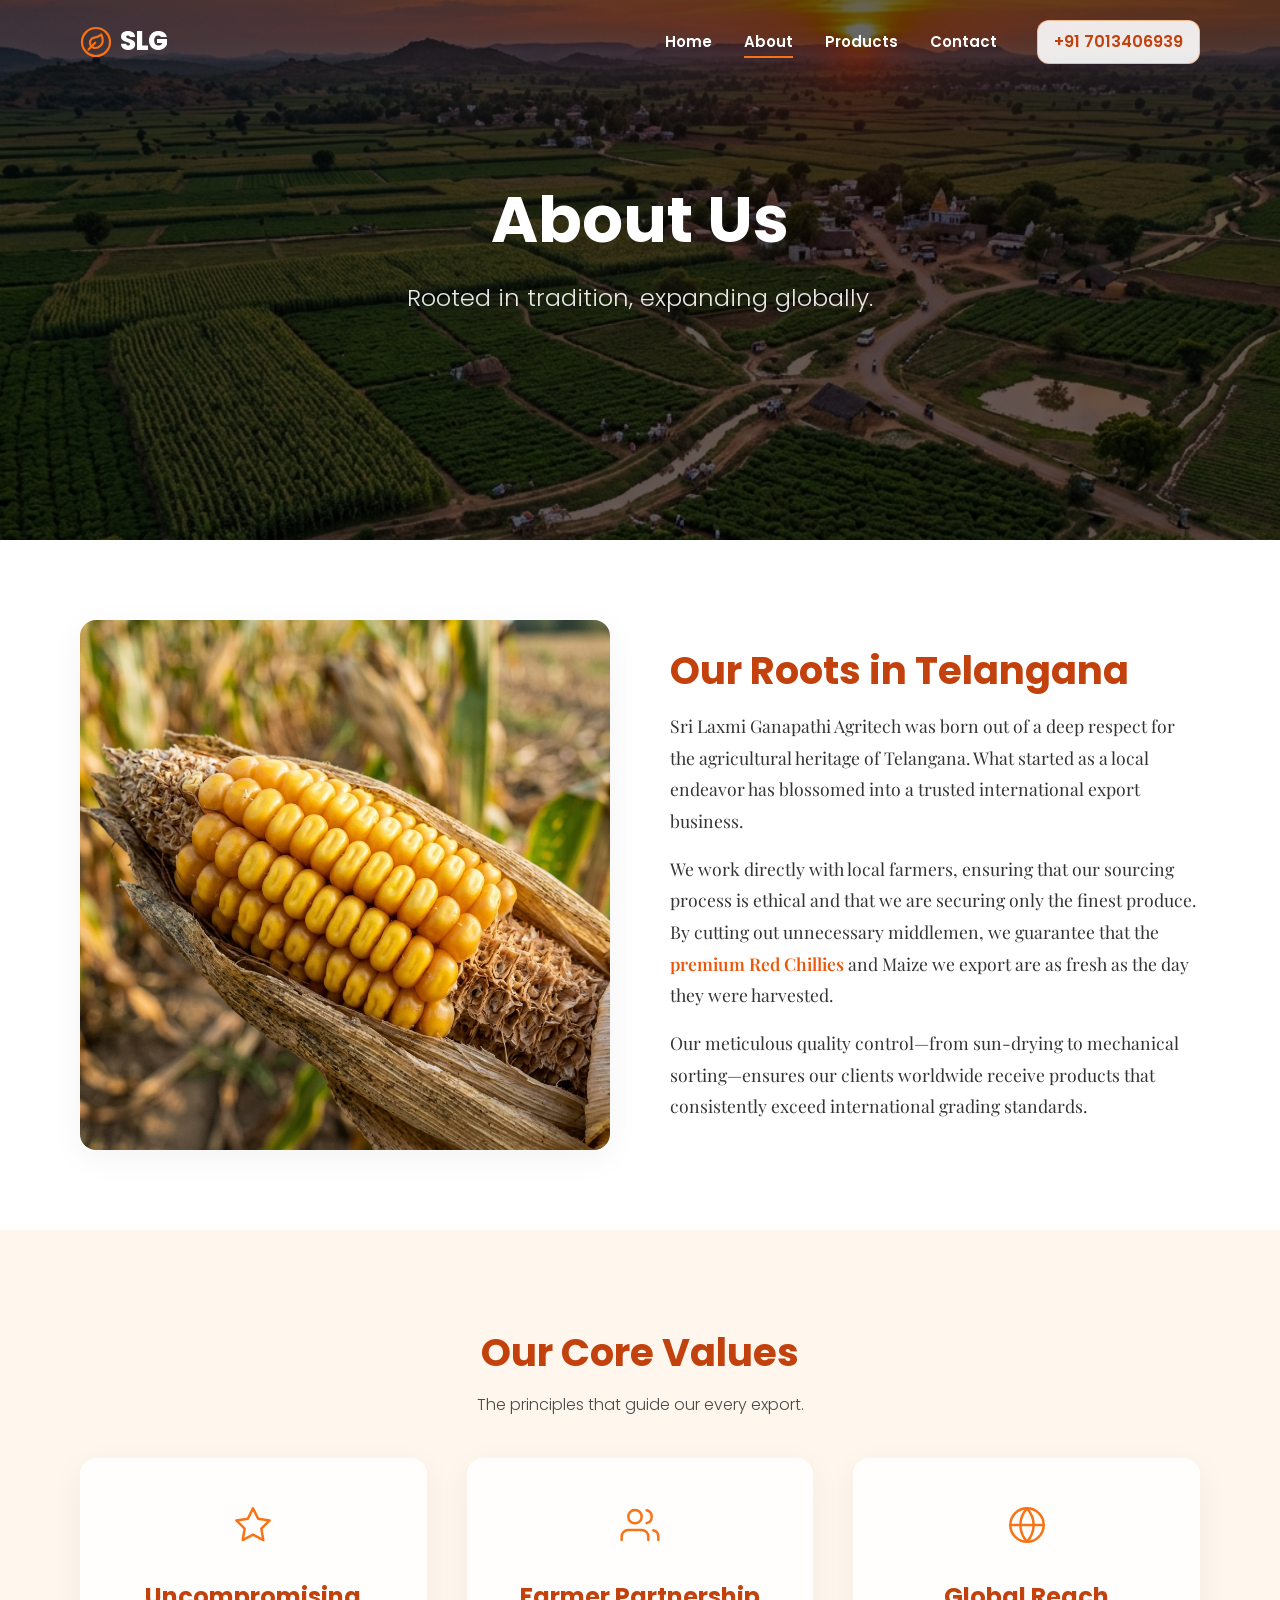
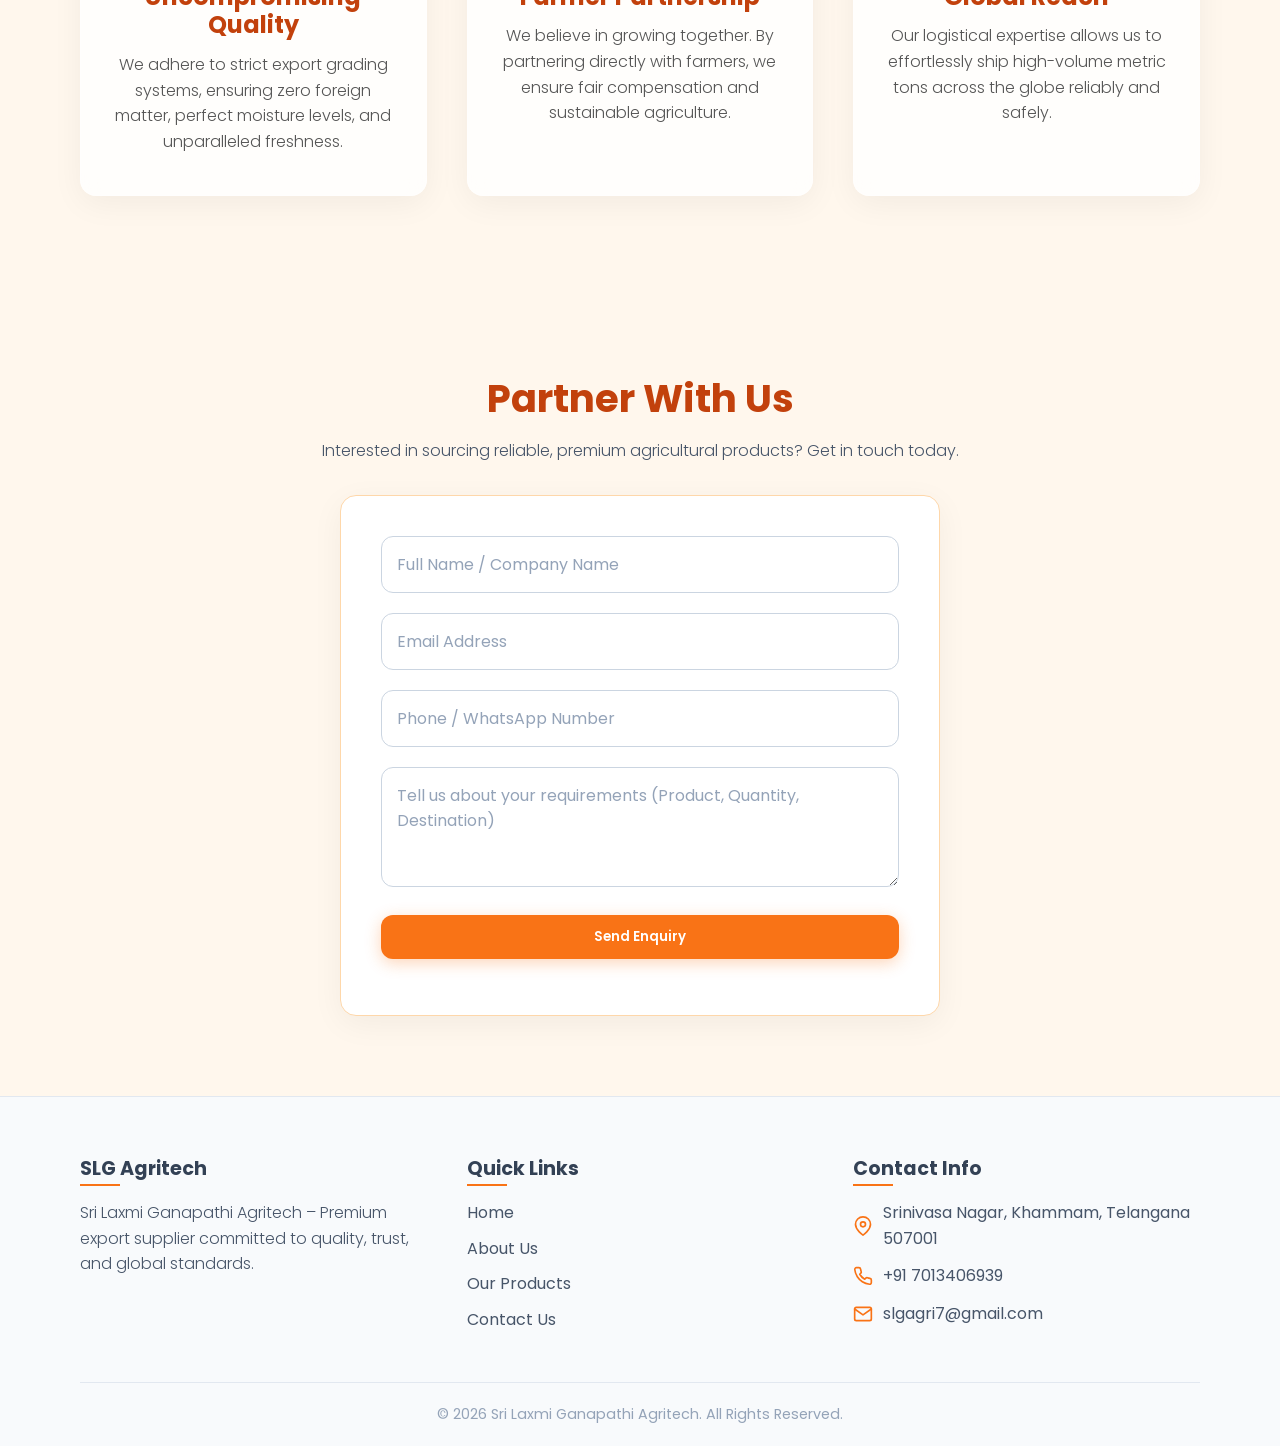
==== about.html @ 1c3d2900 "Add files via upload" ====
<!DOCTYPE html>
<html lang="en">

<head>
  <meta charset="UTF-8">
  <meta name="viewport" content="width=device-width, initial-scale=1.0">
  <meta name="description"
    content="Learn more about Sri Laxmi Ganapathi Agritech. Discover our roots in Telangana and our commitment to premium export quality.">
  <title>About Us | Sri Laxmi Ganapathi Agritech</title>
  <link rel="canonical" href="https://www.slgagritech.com/about.html">
  <meta name="robots" content="index, follow">
  <link rel="stylesheet" href="css/style.css">
  <style>
    .values-section {
      padding: 100px 0;
      background: #fff7ed;
    }

    .values-grid {
      display: grid;
      grid-template-columns: repeat(auto-fit, minmax(280px, 1fr));
      gap: 40px;
      margin-top: 40px;
    }

    .value-card {
      background: rgba(255, 255, 255, 0.8);
      backdrop-filter: blur(10px);
      -webkit-backdrop-filter: blur(10px);
      padding: 40px 30px;
      border-radius: var(--radius-lg);
      box-shadow: var(--shadow);
      border: 1px solid rgba(255, 255, 255, 0.4);
      text-align: center;
      transition: var(--transition);
    }

    .value-card:hover {
      transform: translateY(-5px);
      box-shadow: var(--shadow-hover);
      border-color: var(--primary);
    }

    .value-icon {
      font-size: 2.5rem;
      color: var(--accent-brand);
      margin-bottom: 20px;
    }

    .value-card h3 {
      font-size: 1.5rem;
      color: var(--primary);
      margin-bottom: 12px;
    }

    .value-card p {
      color: #555;
    }
  </style>
</head>

<body>

  <!-- Navbar -->
  <nav class="navbar">
    <div class="container">
      <a href="index.html" class="logo">
        <svg class="nav-logo-icon" xmlns="http://www.w3.org/2000/svg" viewBox="0 0 32 32" fill="none"
          stroke="var(--accent-brand)" stroke-linecap="round" stroke-linejoin="round">
          <circle cx="16" cy="16" r="14" stroke-width="2.2"></circle>
          <g transform="translate(7, 7) scale(0.75)" stroke-width="2.93">
            <path d="M11 20A7 7 0 0 1 9.8 6.1C15.5 5 17 4.48 19 2c1 2 2 4.18 2 8 0 5.5-4.78 10-10 10Z"></path>
            <line x1="2" y1="22" x2="11" y2="13"></line>
          </g>
        </svg>
        SLG
      </a>
      <button class="hamburger" aria-label="Toggle navigation">&#9776;</button>
      <div class="nav-menu">
        <div class="nav-links">
          <a href="index.html">Home</a>
          <a href="about.html" class="active">About</a>
          <a href="products.html">Products</a>
          <a href="contact.html">Contact</a>
        </div>
        <a href="tel:+917013406939" class="nav-phone">+91 7013406939</a>
      </div>
    </div>
  </nav>

  <!-- About Hero -->
  <header class="hero hero-sm" style="background-image: url('assets/images/farm.png');">
    <div class="container text-center">
      <h1>About Us</h1>
      <p class="subtext">Rooted in tradition, expanding globally.</p>
    </div>
  </header>

  <!-- Our Story Section (Deep Dive) -->
  <section class="split-section">
    <div class="container">
      <div class="split-image scroll-reveal">
        <img src="assets/images/maize.png" alt="High Quality Maize by Sri Laxmi Ganapathi Agritech" loading="lazy">
      </div>
      <div class="split-content scroll-reveal">
        <h2 class="section-title">Our Roots in Telangana</h2>
        <p class="story-text mb-4">
          Sri Laxmi Ganapathi Agritech was born out of a deep respect for the agricultural heritage of Telangana. What
          started as a local endeavor has blossomed into a trusted international export business.
        </p>
        <p class="story-text mb-4">
          We work directly with local farmers, ensuring that our sourcing process is ethical and that we are securing
          only the finest produce. By cutting out unnecessary middlemen, we guarantee that the <a href="products.html#stemless" class="highlight-red" title="View Premium Red Chillies">premium Red Chillies</a> and Maize we export are as fresh as the day they were
          harvested.
        </p>
        <p class="story-text">
          Our meticulous quality control—from sun-drying to mechanical sorting—ensures our clients worldwide receive
          products that consistently exceed international grading standards.
        </p>
      </div>
    </div>
  </section>

  <!-- Core Values Matrix -->
  <section class="values-section">
    <div class="container">
      <div class="text-center scroll-reveal">
        <h2 class="section-title">Our Core Values</h2>
        <p>The principles that guide our every export.</p>
      </div>

      <div class="values-grid">
        <div class="value-card scroll-reveal" style="transition-delay: 0.1s;">
          <div class="value-icon"><svg xmlns="http://www.w3.org/2000/svg" width="40" height="40" viewBox="0 0 24 24"
              fill="none" stroke="currentColor" stroke-width="1.5" stroke-linecap="round" stroke-linejoin="round">
              <polygon
                points="12 2 15.09 8.26 22 9.27 17 14.14 18.18 21.02 12 17.77 5.82 21.02 7 14.14 2 9.27 8.91 8.26 12 2">
              </polygon>
            </svg></div>
          <h3>Uncompromising Quality</h3>
          <p>We adhere to strict export grading systems, ensuring zero foreign matter, perfect moisture levels, and
            unparalleled freshness.</p>
        </div>
        <div class="value-card scroll-reveal" style="transition-delay: 0.2s;">
          <div class="value-icon"><svg xmlns="http://www.w3.org/2000/svg" width="40" height="40" viewBox="0 0 24 24"
              fill="none" stroke="currentColor" stroke-width="1.5" stroke-linecap="round" stroke-linejoin="round">
              <path d="M17 21v-2a4 4 0 0 0-4-4H5a4 4 0 0 0-4 4v2"></path>
              <circle cx="9" cy="7" r="4"></circle>
              <path d="M23 21v-2a4 4 0 0 0-3-3.87"></path>
              <path d="M16 3.13a4 4 0 0 1 0 7.75"></path>
            </svg></div>
          <h3>Farmer Partnership</h3>
          <p>We believe in growing together. By partnering directly with farmers, we ensure fair compensation and
            sustainable agriculture.</p>
        </div>
        <div class="value-card scroll-reveal" style="transition-delay: 0.3s;">
          <div class="value-icon"><svg xmlns="http://www.w3.org/2000/svg" width="40" height="40" viewBox="0 0 24 24"
              fill="none" stroke="currentColor" stroke-width="1.5" stroke-linecap="round" stroke-linejoin="round">
              <circle cx="12" cy="12" r="10"></circle>
              <line x1="2" y1="12" x2="22" y2="12"></line>
              <path d="M12 2a15.3 15.3 0 0 1 4 10 15.3 15.3 0 0 1-4 10 15.3 15.3 0 0 1-4-10 15.3 15.3 0 0 1 4-10z">
              </path>
            </svg></div>
          <h3>Global Reach</h3>
          <p>Our logistical expertise allows us to effortlessly ship high-volume metric tons across the globe reliably
            and safely.</p>
        </div>
      </div>
    </div>
  </section>

  <!-- Global Enquiry Section -->
  <section id="enquiry" class="enquiry-section">
    <div class="container">
      <div class="text-center mb-8 scroll-reveal">
        <h2 class="section-title">Partner With Us</h2>
        <p>Interested in sourcing reliable, premium agricultural products? Get in touch today.</p>
      </div>

      <div class="enquiry-form scroll-reveal">
        <form id="enquiryForm">
          <input type="hidden" name="access_key" value="6bf9b00e-61cd-420d-aa7c-b193211fee21">
          <input type="hidden" name="subject" value="New Partnership Enquiry via SLG Agritech Website">
          <input type="checkbox" name="botcheck" style="display: none;">

          <div class="form-group">
            <input type="text" name="name" class="form-control" placeholder="Full Name / Company Name" required>
          </div>
          <div class="form-group">
            <input type="email" name="email" class="form-control" placeholder="Email Address" required>
          </div>
          <div class="form-group">
            <input type="tel" name="phone" class="form-control" placeholder="Phone / WhatsApp Number" required>
          </div>
          <div class="form-group">
            <textarea name="message" class="form-control"
              placeholder="Tell us about your requirements (Product, Quantity, Destination)" required></textarea>
          </div>

          <button type="submit" class="btn btn-primary">Send Enquiry</button>
          <div id="formStatus" class="form-status"></div>
        </form>
      </div>
    </div>
  </section>

  <!-- Footer -->
  <footer>
    <div class="container">
      <div class="footer-grid">
        <!-- Col 1 -->
        <div class="footer-col">
          <h4>SLG Agritech</h4>
          <p>Sri Laxmi Ganapathi Agritech – Premium export supplier committed to quality, trust, and global standards.
          </p>
        </div>

        <!-- Col 2 -->
        <div class="footer-col">
          <h4>Quick Links</h4>
          <ul class="footer-links">
            <li><a href="index.html">Home</a></li>
            <li><a href="about.html">About Us</a></li>
            <li><a href="products.html">Our Products</a></li>
            <li><a href="contact.html">Contact Us</a></li>
          </ul>
        </div>

        <!-- Col 3 -->
        <div class="footer-col">
          <h4>Contact Info</h4>
          <ul class="footer-contact">
            <li>
              <svg xmlns="http://www.w3.org/2000/svg" width="20" height="20" viewBox="0 0 24 24" fill="none"
                stroke="currentColor" stroke-width="2" stroke-linecap="round" stroke-linejoin="round"
                class="footer-icon">
                <path d="M21 10c0 7-9 13-9 13s-9-6-9-13a9 9 0 0 1 18 0z"></path>
                <circle cx="12" cy="10" r="3"></circle>
              </svg>
              <span>Srinivasa Nagar, Khammam, Telangana 507001</span>
            </li>
            <li>
              <svg xmlns="http://www.w3.org/2000/svg" width="20" height="20" viewBox="0 0 24 24" fill="none"
                stroke="currentColor" stroke-width="2" stroke-linecap="round" stroke-linejoin="round"
                class="footer-icon">
                <path
                  d="M22 16.92v3a2 2 0 0 1-2.18 2 19.79 19.79 0 0 1-8.63-3.07 19.5 19.5 0 0 1-6-6 19.79 19.79 0 0 1-3.07-8.67A2 2 0 0 1 4.11 2h3a2 2 0 0 1 2 1.72 12.84 12.84 0 0 0 .7 2.81 2 2 0 0 1-.45 2.11L8.09 9.91a16 16 0 0 0 6 6l1.27-1.27a2 2 0 0 1 2.11-.45 12.84 12.84 0 0 0 2.81.7A2 2 0 0 1 22 16.92z">
                </path>
              </svg>
              <a href="tel:+917013406939">+91 7013406939</a>
            </li>
            <li>
              <svg xmlns="http://www.w3.org/2000/svg" width="20" height="20" viewBox="0 0 24 24" fill="none"
                stroke="currentColor" stroke-width="2" stroke-linecap="round" stroke-linejoin="round"
                class="footer-icon">
                <path d="M4 4h16c1.1 0 2 .9 2 2v12c0 1.1-.9 2-2 2H4c-1.1 0-2-.9-2-2V6c0-1.1.9-2 2-2z"></path>
                <polyline points="22,6 12,13 2,6"></polyline>
              </svg>
              <a href="mailto:slgagri7@gmail.com">slgagri7@gmail.com</a>
            </li>
          </ul>
        </div>
      </div>

      <div class="footer-bottom">
        &copy; 2026 Sri Laxmi Ganapathi Agritech. All Rights Reserved.
      </div>
    </div>
  </footer>

  <script src="js/main.js"></script>
</body>

</html>
---- css/style.css ----
@import url('https://fonts.googleapis.com/css2?family=Playfair+Display:ital,wght@0,400;0,700;1,400&family=Poppins:wght@300;400;600;700&display=swap');

:root {
  --primary: #c2410c;
  --accent-red: #ea580c;
  --accent-brand: #f97316;
  --background: #ffffff;
  --text-dark: #334155;
  --text-light: #ffffff;
  --glass-bg: rgba(255, 255, 255, 0.4);
  --glass-border: rgba(255, 255, 255, 0.5);
  --border-glow: rgba(249, 115, 22, 0.4);
  
  --font-heading: 'Poppins', sans-serif;
  --font-body: 'Poppins', sans-serif;
  --font-story: 'Playfair Display', serif;

  --transition: all 0.3s ease;
  --radius: 12px;
  --radius-lg: 16px;
  --shadow: 0 8px 32px rgba(0, 0, 0, 0.05);
  --shadow-hover: 0 16px 48px rgba(0, 0, 0, 0.1);
}

/* Reset */
* {
  margin: 0;
  padding: 0;
  box-sizing: border-box;
}

html {
  scroll-behavior: smooth;
  scroll-padding-top: 80px; 
}

body {
  font-family: var(--font-body);
  background-color: var(--background);
  color: var(--text-dark);
  line-height: 1.6;
  overflow-x: hidden;
}

h1, h2, h3, h4, h5, h6 {
  font-family: var(--font-heading);
  font-weight: 700;
  line-height: 1.2;
}

p {
  font-weight: 300;
  color: #4a4a4a;
}

a {
  text-decoration: none;
  color: inherit;
  transition: var(--transition);
}

ul {
  list-style: none;
}

img {
  max-width: 100%;
  height: auto;
  display: block;
}

/* Layout Utilities */
.container {
  max-width: 1200px;
  margin: 0 auto;
  padding: 0 40px;
}

section {
  padding: 80px 0;
}

.text-center { text-align: center; }
.mb-2 { margin-bottom: 8px; }
.mb-4 { margin-bottom: 16px; }
.mb-8 { margin-bottom: 32px; }

/* Buttons */
.btn {
  display: inline-block;
  padding: 12px 32px;
  border-radius: var(--radius);
  font-family: var(--font-heading);
  font-weight: 600;
  cursor: pointer;
  border: none;
  transition: var(--transition);
}

.btn-primary {
  background-color: var(--accent-brand);
  color: var(--text-light);
  box-shadow: 0 4px 16px rgba(249, 115, 22, 0.3);
}

.btn-primary:hover {
  background-color: #ea580c; /* Slightly darker */
  box-shadow: 0 6px 24px rgba(249, 115, 22, 0.5);
  transform: translateY(-2px);
}

/* Glassmorphism Navbar */
.navbar {
  position: fixed;
  top: 0;
  left: 0;
  width: 100%;
  z-index: 1000;
  padding: 20px 0;
  transition: var(--transition);
}

.navbar.scrolled {
  background: rgba(255, 255, 255, 0.95); /* Slightly brighter when scrolled down */
  backdrop-filter: blur(10px);
  -webkit-backdrop-filter: blur(10px);
  box-shadow: var(--shadow);
  padding: 15px 0;
}

.navbar .container {
  display: flex;
  justify-content: space-between;
  align-items: center;
}

.logo {
  display: flex;
  align-items: center;
  gap: 8px;
  font-size: 26px;
  font-weight: 800;
  color: var(--primary);
  letter-spacing: -0.5px;
}

.logo span {
  font-weight: 300;
  opacity: 0.9;
}

.nav-logo-icon {
  width: 32px;
  height: 32px;
  transition: transform 0.3s ease;
}

.logo:hover .nav-logo-icon {
  transform: scale(1.1) rotate(5deg);
}

.navbar:not(.scrolled):not(.navbar-dark-text) .logo,
.navbar:not(.scrolled):not(.navbar-dark-text) .nav-links a {
  color: var(--text-light);
}

.navbar.navbar-dark-text:not(.scrolled) .nav-links a {
  color: var(--text-dark);
}

.nav-menu {
  display: flex;
  align-items: center;
  gap: 40px;
}

.nav-links {
  display: flex;
  gap: 32px;
}

.nav-links a {
  font-weight: 600;
  font-size: 15px;
  position: relative;
}

.nav-links a::after {
  content: '';
  position: absolute;
  bottom: -4px;
  left: 0;
  width: 0;
  height: 2px;
  background-color: var(--accent-brand);
  transition: var(--transition);
}

.nav-links a:hover::after,
.nav-links a.active::after {
  width: 100%;
}

.nav-links a:hover {
  color: var(--accent-brand) !important;
}

.nav-phone {
  font-weight: 600;
  color: var(--primary);
  background: rgba(255,255,255,0.9);
  padding: 8px 16px;
  border-radius: var(--radius);
  border: 1px solid var(--border-glow);
}

.nav-phone:hover {
  background: var(--primary);
  color: var(--text-light);
  border-color: var(--primary);
}

.hamburger {
  display: none;
  cursor: pointer;
  background: none;
  border: none;
  font-size: 24px;
}

.navbar:not(.scrolled):not(.navbar-dark-text) .hamburger {
  color: var(--text-light);
}
.navbar.scrolled .hamburger,
.navbar.navbar-dark-text .hamburger {
  color: var(--primary);
}

/* Hero Section */
.hero {
  height: 100vh;
  min-height: 600px;
  display: flex;
  align-items: center;
  position: relative;
  background-size: cover;
  background-position: center;
  background-attachment: fixed; /* Parallax effect */
}

.hero::before {
  content: '';
  position: absolute;
  top: 0; left: 0; right: 0; bottom: 0;
  background: rgba(0, 0, 0, 0.6);
  z-index: 1;
}

.hero .container {
  position: relative;
  z-index: 2;
  color: var(--text-light);
  max-width: 800px;
  margin: 0 auto;
  text-align: center;
}

.hero h1 {
  font-size: clamp(3rem, 5vw, 4.5rem);
  margin-bottom: 20px;
  opacity: 0;
  transform: translateY(30px);
  animation: fadeUp 1s ease forwards 0.3s;
}

.hero .subtext {
  font-size: clamp(1.2rem, 2vw, 1.5rem);
  font-weight: 300;
  margin-bottom: 40px;
  color: rgba(255,255,255,0.9);
  opacity: 0;
  transform: translateY(30px);
  animation: fadeUp 1s ease forwards 0.5s;
}

.hero .btn-primary {
  opacity: 0;
  transform: translateY(30px);
  animation: fadeUp 1s ease forwards 0.7s;
}

@keyframes fadeUp {
  to {
    opacity: 1;
    transform: translateY(0);
  }
}

/* Other Sections Base */
.section-title {
  font-size: clamp(2rem, 3vw, 2.5rem);
  color: var(--primary);
  margin-bottom: 16px;
}

/* Split Section (Our Story) */
.split-section .container {
  display: flex;
  align-items: center;
  gap: 60px;
}

.split-image {
  flex: 1;
  border-radius: var(--radius-lg);
  overflow: hidden;
  box-shadow: var(--shadow);
}

.split-image img {
  width: 100%;
  height: 100%;
  object-fit: cover;
  transition: transform 0.8s ease;
}

.split-image:hover img {
  transform: scale(1.05);
}

.split-content {
  flex: 1;
}

.story-text {
  font-family: var(--font-story);
  font-size: 1.1rem;
  line-height: 1.8;
  color: #333;
}

.highlight-red {
  color: var(--accent-red);
  font-weight: 600;
}

/* Product Cards */
.products-preview {
  background: transparent;
}

.product-grid {
  display: grid;
  grid-template-columns: repeat(3, 1fr);
  gap: 40px;
  margin-top: 40px;
}

@media (max-width: 992px) {
  .product-grid {
    grid-template-columns: 1fr;
  }
}

.product-card {
  background: rgba(255, 255, 255, 0.6);
  backdrop-filter: blur(20px);
  -webkit-backdrop-filter: blur(20px);
  border: 1px solid rgba(255, 255, 255, 0.4);
  border-radius: var(--radius-lg);
  overflow: hidden;
  box-shadow: var(--shadow);
  transition: var(--transition);
  display: flex;
  flex-direction: column;
}

.product-card:hover {
  transform: translateY(-10px);
  box-shadow: var(--shadow-hover);
  border-color: var(--border-glow);
}

.product-img {
  height: 250px;
  overflow: hidden;
}

.product-img img {
  width: 100%;
  height: 100%;
  object-fit: cover;
  transition: transform 0.5s ease;
}

.product-card:hover .product-img img {
  transform: scale(1.1);
}

.product-info {
  padding: 30px;
  flex-grow: 1;
  display: flex;
  flex-direction: column;
}

.product-info h3 {
  font-size: 1.5rem;
  color: var(--primary);
  margin-bottom: 12px;
}

.product-info p {
  margin-bottom: 24px;
  flex-grow: 1;
}

.btn-outline {
  display: block;
  text-align: center;
  padding: 10px 24px;
  border: 2px solid var(--primary);
  color: var(--primary);
  border-radius: var(--radius);
  font-weight: 600;
  transition: var(--transition);
}

.btn-outline:hover {
  background: var(--primary);
  color: var(--text-light);
}

/* Enquiry Form */
.enquiry-section {
  background: #fff7ed;
  color: var(--text-dark);
  padding: 80px 0;
  position: relative;
}

.enquiry-section .section-title {
  color: var(--primary);
}

.enquiry-section p {
  color: #475569;
}

.enquiry-form {
  max-width: 600px;
  margin: 0 auto;
  background: #ffffff;
  padding: 40px;
  border-radius: var(--radius-lg);
  border: 1px solid #fed7aa;
  box-shadow: var(--shadow);
}

.form-group {
  margin-bottom: 20px;
}

.form-control {
  width: 100%;
  padding: 15px;
  background: #ffffff;
  border: 1px solid #cbd5e1;
  border-radius: var(--radius);
  color: var(--text-dark);
  font-family: var(--font-body);
  font-size: 1rem;
  outline: none;
  transition: var(--transition);
}

.form-control::placeholder {
  color: #94a3b8;
}

.form-control:focus {
  border-color: var(--accent-brand);
  background: #ffffff;
}

textarea.form-control {
  resize: vertical;
  min-height: 120px;
}

.enquiry-form .btn {
  width: 100%;
}

.form-status {
  margin-top: 16px;
  text-align: center;
  font-weight: 600;
}

/* Footer */
footer {
  background: #f8fafc; /* Deeper variant of primary */
  color: var(--text-dark);
  padding: 60px 0 20px;
  border-top: 1px solid #e2e8f0;
}

.footer-grid {
  display: grid;
  grid-template-columns: repeat(auto-fit, minmax(250px, 1fr));
  gap: 40px;
  margin-bottom: 40px;
}

.footer-col h4 {
  font-size: 1.2rem;
  margin-bottom: 20px;
  position: relative;
  display: inline-block;
}

.footer-col h4::after {
  content: '';
  position: absolute;
  bottom: -6px;
  left: 0;
  width: 40px;
  height: 2px;
  background: var(--accent-brand);
}

.footer-col p {
  color: #475569;
  margin-bottom: 12px;
}

.footer-links li {
  margin-bottom: 10px;
}

.footer-links a {
  color: #475569;
}

.footer-links a:hover {
  color: var(--accent-brand);
  padding-left: 5px;
}

.footer-contact li {
  margin-bottom: 12px;
  color: #475569;
  display: flex;
  align-items: center;
  gap: 10px;
}

.footer-icon {
  color: var(--accent-brand);
  flex-shrink: 0;
  transition: transform 0.3s ease;
}

.footer-contact li:hover .footer-icon {
  transform: scale(1.15);
}

.footer-bottom {
  text-align: center;
  padding-top: 20px;
  border-top: 1px solid #e2e8f0;
  color: #94a3b8;
  font-size: 0.9rem;
}

/* Utilities for Animations */
.scroll-reveal {
  opacity: 0;
  transform: translateY(40px);
  transition: all 0.8s ease-out;
}

.scroll-reveal.visible {
  opacity: 1;
  transform: translateY(0);
}

/* Page Specific Hero Variants */
.hero-sm {
  height: 60vh;
  min-height: 400px;
}
/* Removed navbar-solid block */

/* Responsive */
@media (max-width: 768px) {
  section { padding: 40px 0; }
  .container { padding: 0 20px; }
  
  .nav-links, .nav-phone {
    display: none; /* Hide on mobile initially */
  }
  
  .hamburger {
    display: block;
  }
  
  /* Mobile Menu Styles */
  .nav-menu.active {
    display: flex;
    flex-direction: column;
    position: absolute;
    top: 100%;
    left: 0;
    width: 100%;
    background: var(--primary);
    padding: 20px;
    box-shadow: var(--shadow);
  }
  
  .nav-menu.active .nav-links {
    display: flex;
    flex-direction: column;
    gap: 20px;
    align-items: center;
    width: 100%;
    margin-bottom: 20px;
  }
  
  .nav-menu.active .nav-links a {
    color: var(--text-light) !important;
  }
  
  .nav-menu.active .nav-phone {
    display: inline-block;
    text-align: center;
  }

  .split-section .container {
    flex-direction: column;
    text-align: center;
  }
  
  .split-content {
    order: 1; /* For mobile if we want order changes */
  }
}
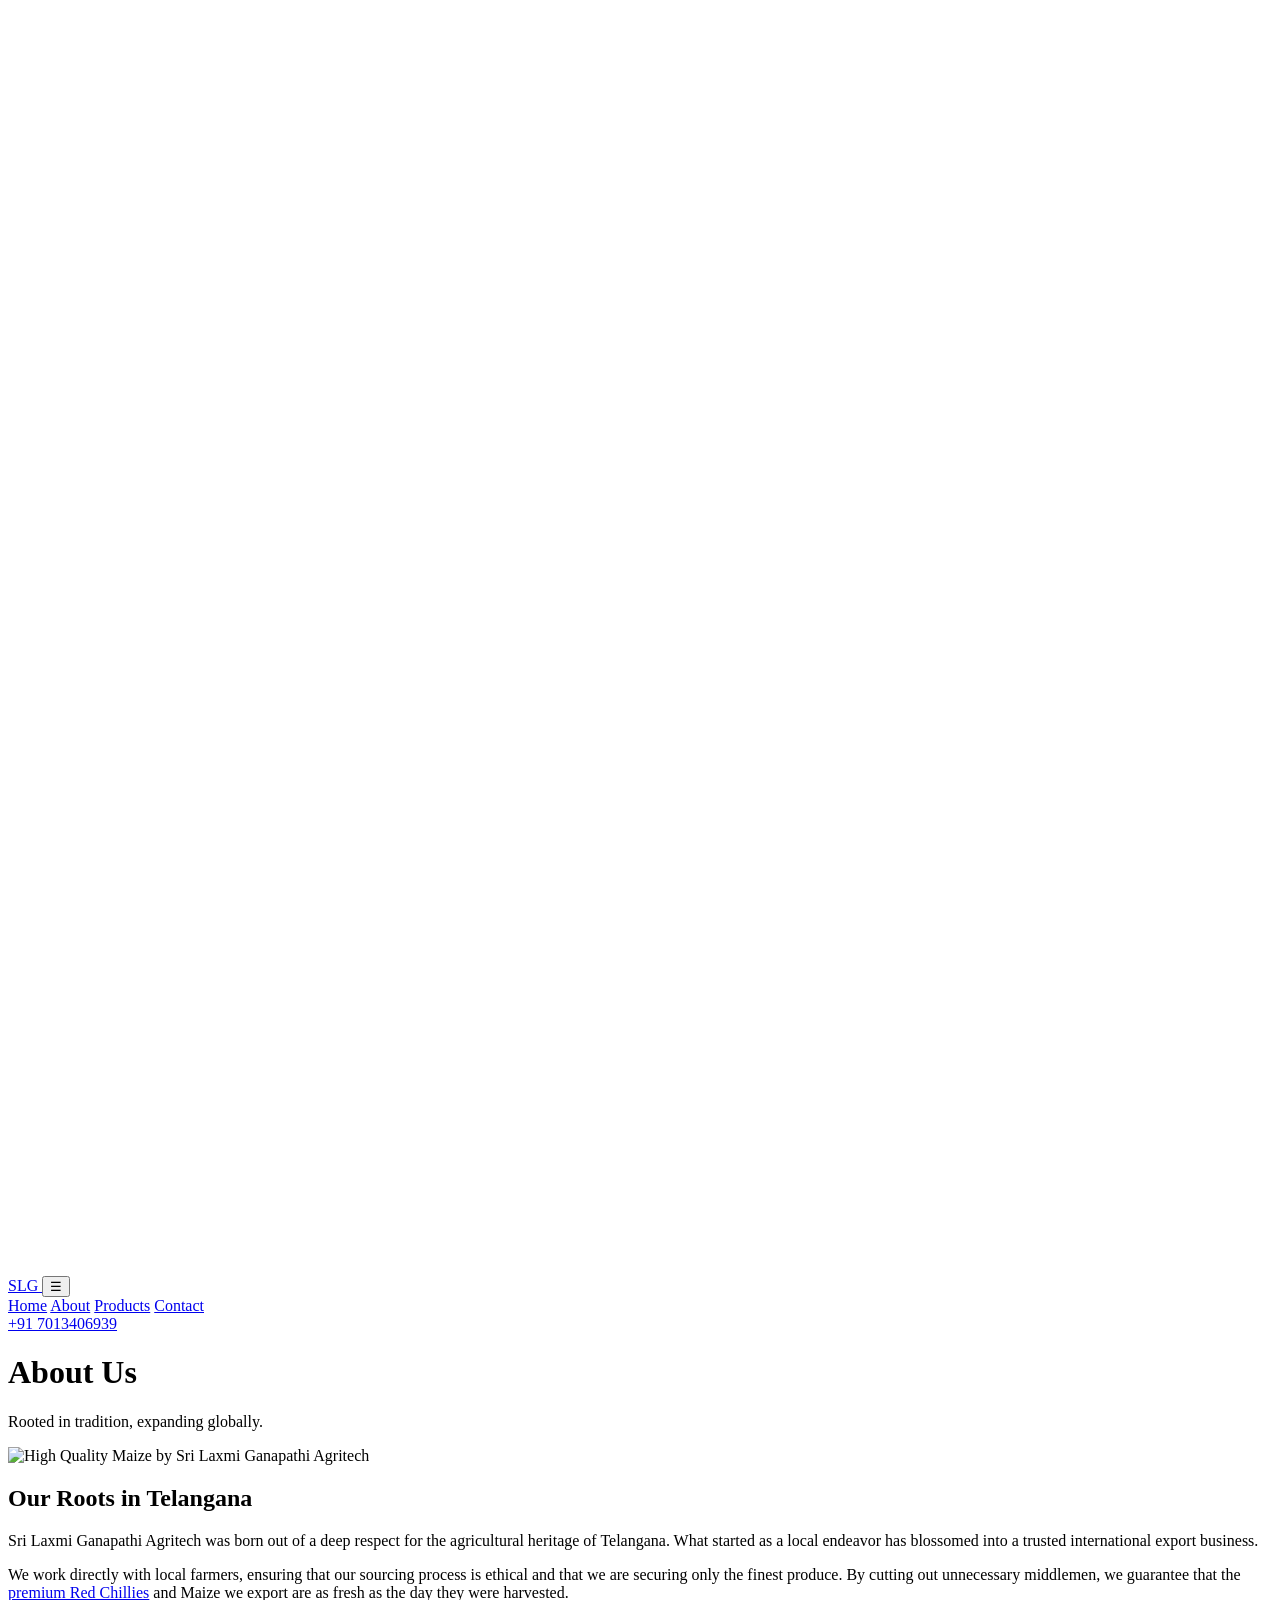
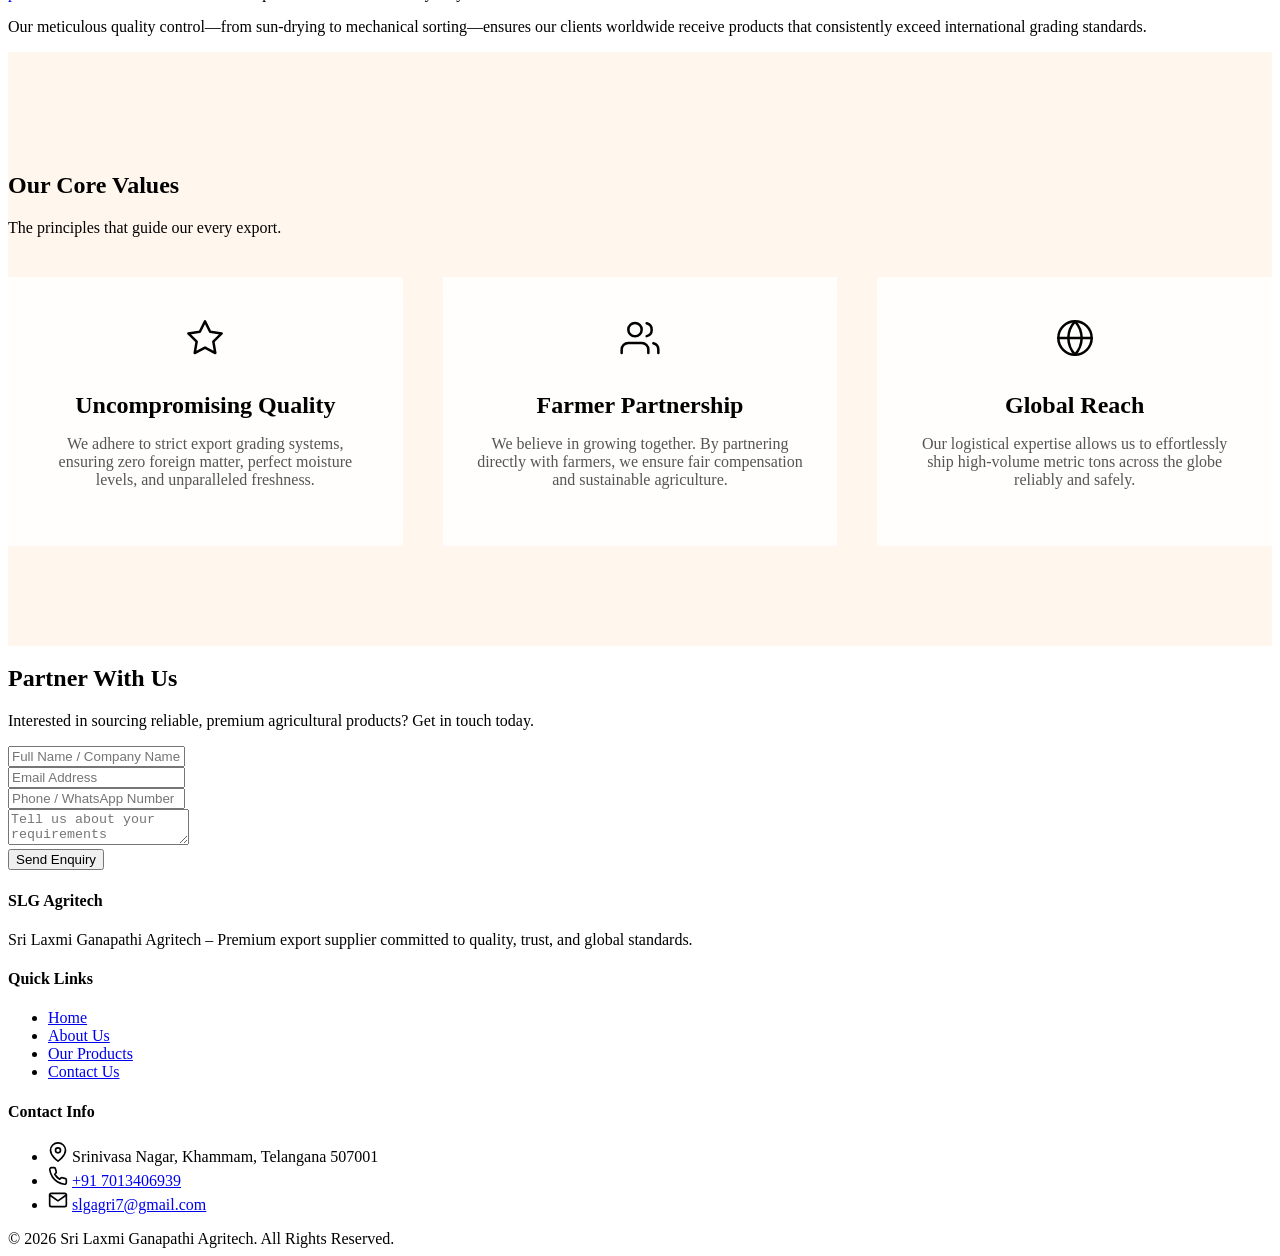
==== commit 55a82fbe: "Add files via upload" ====
--- a/about.html
+++ b/about.html
@@ -9,6 +9,11 @@
   <title>About Us | Sri Laxmi Ganapathi Agritech</title>
   <link rel="canonical" href="https://www.slgagritech.com/about.html">
   <meta name="robots" content="index, follow">
+  <meta property="og:title" content="About Us | Sri Laxmi Ganapathi Agritech" />
+  <meta property="og:description" content="Discover our roots in Telangana and our commitment to premium export quality." />
+  <meta property="og:url" content="https://www.slgagritech.com/about.html" />
+  <meta property="og:type" content="website" />
+  <meta property="og:image" content="https://www.slgagritech.com/assets/images/farm.png" />
   <link rel="stylesheet" href="css/style.css">
   <style>
     .values-section {
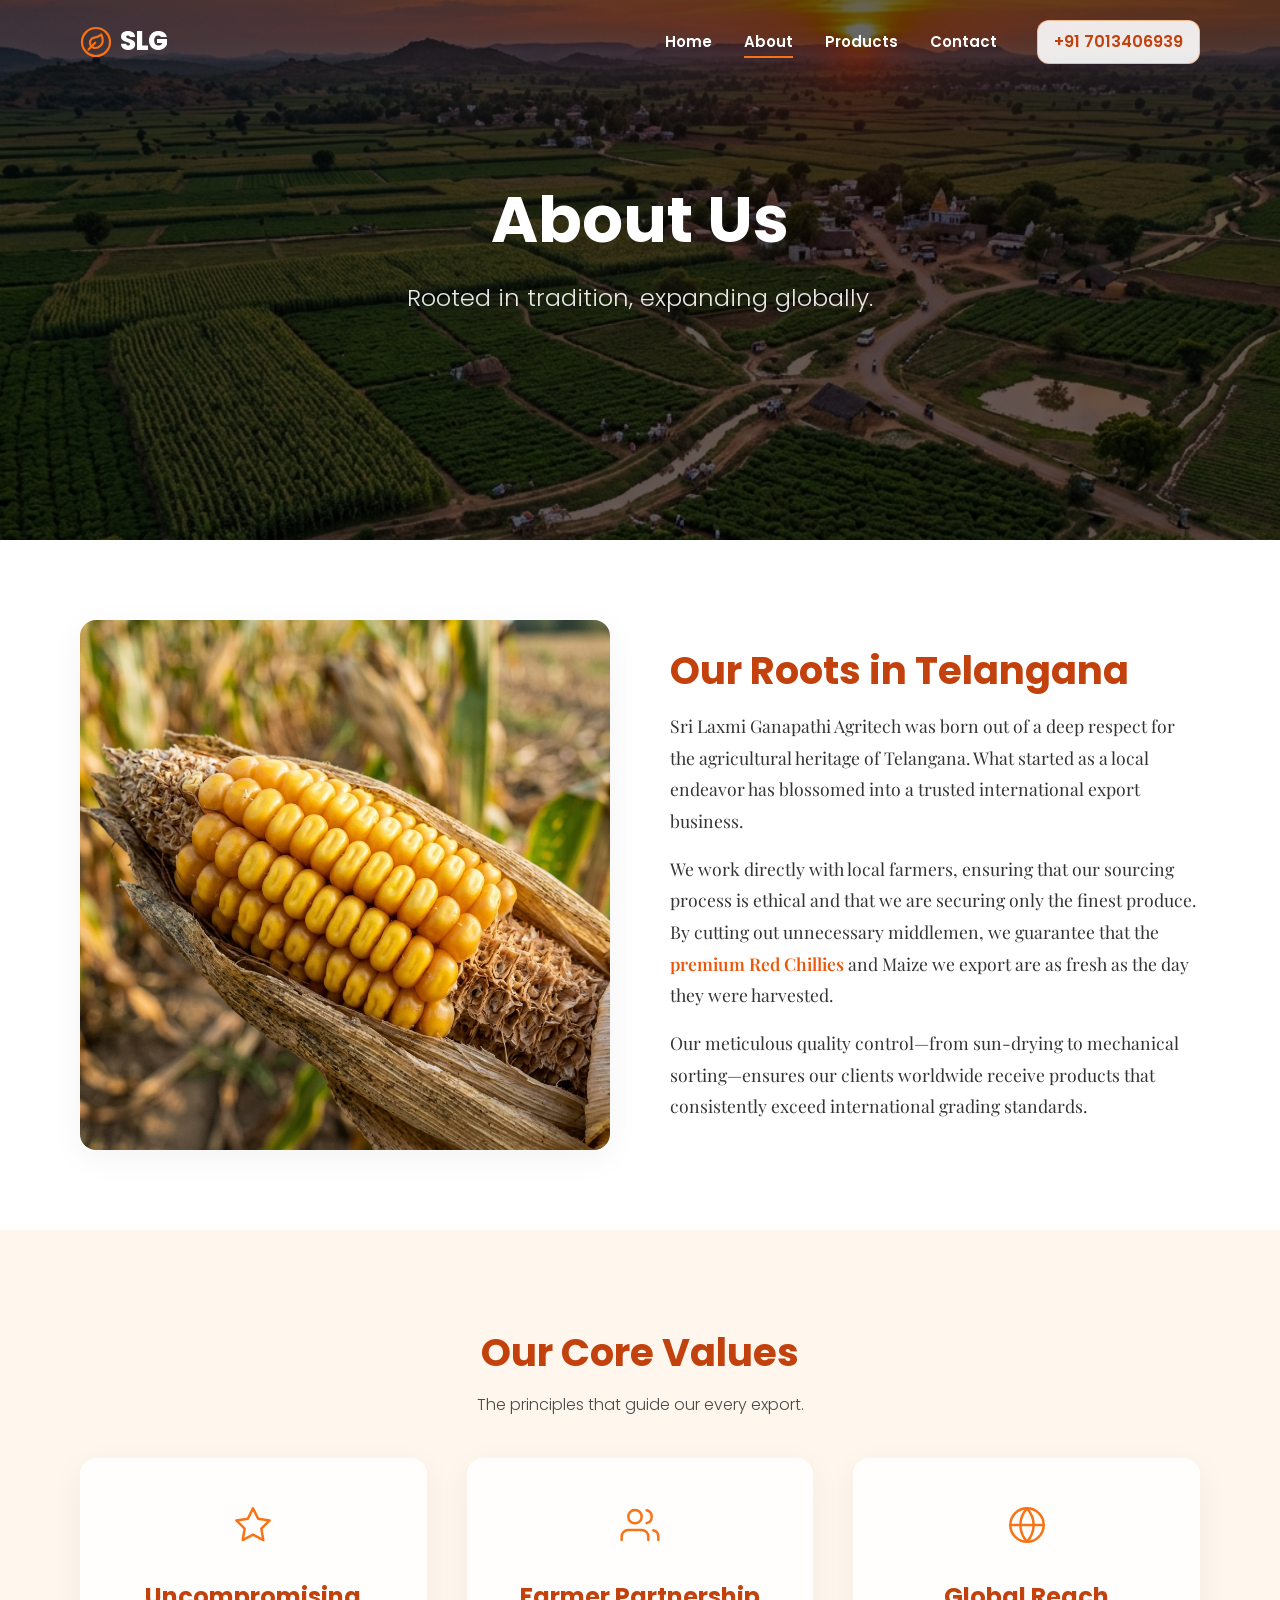
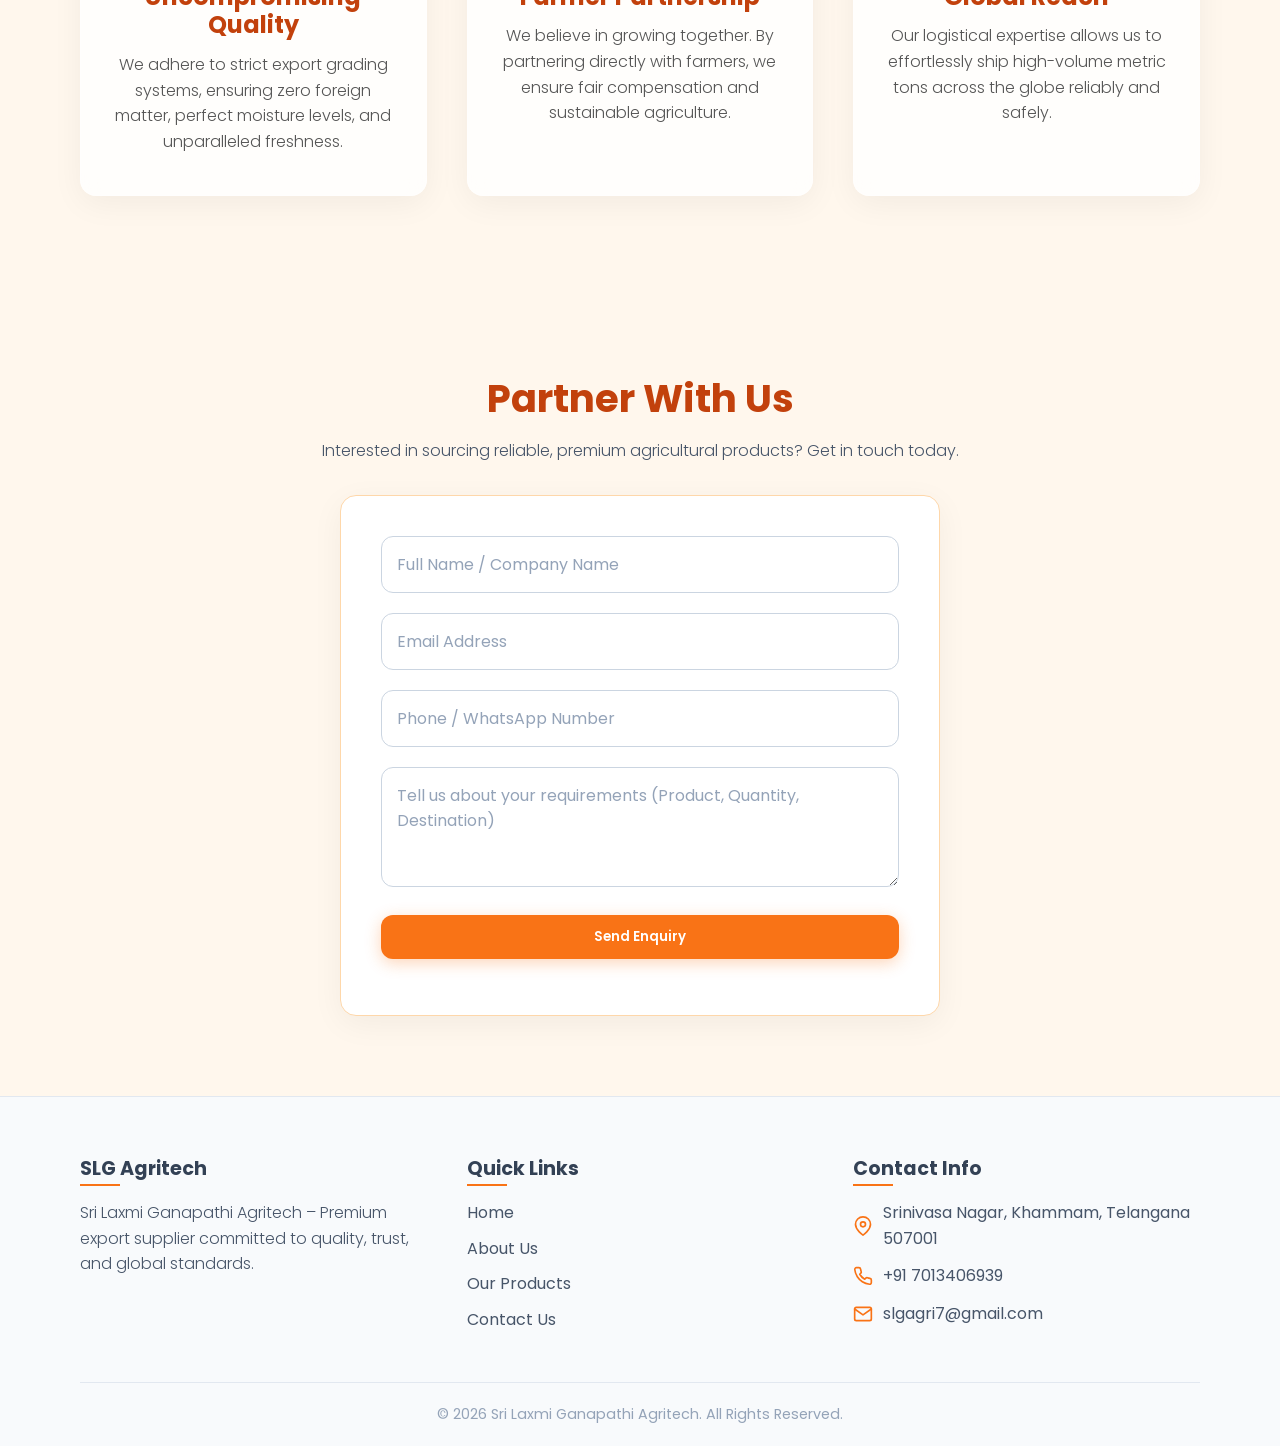
==== commit e5dead05: "Add favicon link to about.html" ====
--- a/about.html
+++ b/about.html
@@ -14,6 +14,7 @@
   <meta property="og:url" content="https://www.slgagritech.com/about.html" />
   <meta property="og:type" content="website" />
   <meta property="og:image" content="https://www.slgagritech.com/assets/images/farm.png" />
+  <link rel="icon" href="assets/images/favicon.svg" type="image/svg+xml">
   <link rel="stylesheet" href="css/style.css">
   <style>
     .values-section {
@@ -276,4 +277,4 @@
   <script src="js/main.js"></script>
 </body>
 
-</html>+</html>
--- a/css/style.css
+++ b/css/style.css
@@ -0,0 +1,648 @@
+@import url('https://fonts.googleapis.com/css2?family=Playfair+Display:ital,wght@0,400;0,700;1,400&family=Poppins:wght@300;400;600;700&display=swap');
+
+:root {
+  --primary: #c2410c;
+  --accent-red: #ea580c;
+  --accent-brand: #f97316;
+  --background: #ffffff;
+  --text-dark: #334155;
+  --text-light: #ffffff;
+  --glass-bg: rgba(255, 255, 255, 0.4);
+  --glass-border: rgba(255, 255, 255, 0.5);
+  --border-glow: rgba(249, 115, 22, 0.4);
+  
+  --font-heading: 'Poppins', sans-serif;
+  --font-body: 'Poppins', sans-serif;
+  --font-story: 'Playfair Display', serif;
+
+  --transition: all 0.3s ease;
+  --radius: 12px;
+  --radius-lg: 16px;
+  --shadow: 0 8px 32px rgba(0, 0, 0, 0.05);
+  --shadow-hover: 0 16px 48px rgba(0, 0, 0, 0.1);
+}
+
+/* Reset */
+* {
+  margin: 0;
+  padding: 0;
+  box-sizing: border-box;
+}
+
+html {
+  scroll-behavior: smooth;
+  scroll-padding-top: 80px; 
+}
+
+body {
+  font-family: var(--font-body);
+  background-color: var(--background);
+  color: var(--text-dark);
+  line-height: 1.6;
+  overflow-x: hidden;
+}
+
+h1, h2, h3, h4, h5, h6 {
+  font-family: var(--font-heading);
+  font-weight: 700;
+  line-height: 1.2;
+}
+
+p {
+  font-weight: 300;
+  color: #4a4a4a;
+}
+
+a {
+  text-decoration: none;
+  color: inherit;
+  transition: var(--transition);
+}
+
+ul {
+  list-style: none;
+}
+
+img {
+  max-width: 100%;
+  height: auto;
+  display: block;
+}
+
+/* Layout Utilities */
+.container {
+  max-width: 1200px;
+  margin: 0 auto;
+  padding: 0 40px;
+}
+
+section {
+  padding: 80px 0;
+}
+
+.text-center { text-align: center; }
+.mb-2 { margin-bottom: 8px; }
+.mb-4 { margin-bottom: 16px; }
+.mb-8 { margin-bottom: 32px; }
+
+/* Buttons */
+.btn {
+  display: inline-block;
+  padding: 12px 32px;
+  border-radius: var(--radius);
+  font-family: var(--font-heading);
+  font-weight: 600;
+  cursor: pointer;
+  border: none;
+  transition: var(--transition);
+}
+
+.btn-primary {
+  background-color: var(--accent-brand);
+  color: var(--text-light);
+  box-shadow: 0 4px 16px rgba(249, 115, 22, 0.3);
+}
+
+.btn-primary:hover {
+  background-color: #ea580c; /* Slightly darker */
+  box-shadow: 0 6px 24px rgba(249, 115, 22, 0.5);
+  transform: translateY(-2px);
+}
+
+/* Glassmorphism Navbar */
+.navbar {
+  position: fixed;
+  top: 0;
+  left: 0;
+  width: 100%;
+  z-index: 1000;
+  padding: 20px 0;
+  transition: var(--transition);
+}
+
+.navbar.scrolled {
+  background: rgba(255, 255, 255, 0.95); /* Slightly brighter when scrolled down */
+  backdrop-filter: blur(10px);
+  -webkit-backdrop-filter: blur(10px);
+  box-shadow: var(--shadow);
+  padding: 15px 0;
+}
+
+.navbar .container {
+  display: flex;
+  justify-content: space-between;
+  align-items: center;
+}
+
+.logo {
+  display: flex;
+  align-items: center;
+  gap: 8px;
+  font-size: 26px;
+  font-weight: 800;
+  color: var(--primary);
+  letter-spacing: -0.5px;
+}
+
+.logo span {
+  font-weight: 300;
+  opacity: 0.9;
+}
+
+.nav-logo-icon {
+  width: 32px;
+  height: 32px;
+  transition: transform 0.3s ease;
+}
+
+.logo:hover .nav-logo-icon {
+  transform: scale(1.1) rotate(5deg);
+}
+
+.navbar:not(.scrolled):not(.navbar-dark-text) .logo,
+.navbar:not(.scrolled):not(.navbar-dark-text) .nav-links a {
+  color: var(--text-light);
+}
+
+.navbar.navbar-dark-text:not(.scrolled) .nav-links a {
+  color: var(--text-dark);
+}
+
+.nav-menu {
+  display: flex;
+  align-items: center;
+  gap: 40px;
+}
+
+.nav-links {
+  display: flex;
+  gap: 32px;
+}
+
+.nav-links a {
+  font-weight: 600;
+  font-size: 15px;
+  position: relative;
+}
+
+.nav-links a::after {
+  content: '';
+  position: absolute;
+  bottom: -4px;
+  left: 0;
+  width: 0;
+  height: 2px;
+  background-color: var(--accent-brand);
+  transition: var(--transition);
+}
+
+.nav-links a:hover::after,
+.nav-links a.active::after {
+  width: 100%;
+}
+
+.nav-links a:hover {
+  color: var(--accent-brand) !important;
+}
+
+.nav-phone {
+  font-weight: 600;
+  color: var(--primary);
+  background: rgba(255,255,255,0.9);
+  padding: 8px 16px;
+  border-radius: var(--radius);
+  border: 1px solid var(--border-glow);
+}
+
+.nav-phone:hover {
+  background: var(--primary);
+  color: var(--text-light);
+  border-color: var(--primary);
+}
+
+.hamburger {
+  display: none;
+  cursor: pointer;
+  background: none;
+  border: none;
+  font-size: 24px;
+}
+
+.navbar:not(.scrolled):not(.navbar-dark-text) .hamburger {
+  color: var(--text-light);
+}
+.navbar.scrolled .hamburger,
+.navbar.navbar-dark-text .hamburger {
+  color: var(--primary);
+}
+
+/* Hero Section */
+.hero {
+  height: 100vh;
+  min-height: 600px;
+  display: flex;
+  align-items: center;
+  position: relative;
+  background-size: cover;
+  background-position: center;
+  background-attachment: fixed; /* Parallax effect */
+}
+
+.hero::before {
+  content: '';
+  position: absolute;
+  top: 0; left: 0; right: 0; bottom: 0;
+  background: rgba(0, 0, 0, 0.6);
+  z-index: 1;
+}
+
+.hero .container {
+  position: relative;
+  z-index: 2;
+  color: var(--text-light);
+  max-width: 800px;
+  margin: 0 auto;
+  text-align: center;
+}
+
+.hero h1 {
+  font-size: clamp(3rem, 5vw, 4.5rem);
+  margin-bottom: 20px;
+  opacity: 0;
+  transform: translateY(30px);
+  animation: fadeUp 1s ease forwards 0.3s;
+}
+
+.hero .subtext {
+  font-size: clamp(1.2rem, 2vw, 1.5rem);
+  font-weight: 300;
+  margin-bottom: 40px;
+  color: rgba(255,255,255,0.9);
+  opacity: 0;
+  transform: translateY(30px);
+  animation: fadeUp 1s ease forwards 0.5s;
+}
+
+.hero .btn-primary {
+  opacity: 0;
+  transform: translateY(30px);
+  animation: fadeUp 1s ease forwards 0.7s;
+}
+
+@keyframes fadeUp {
+  to {
+    opacity: 1;
+    transform: translateY(0);
+  }
+}
+
+/* Other Sections Base */
+.section-title {
+  font-size: clamp(2rem, 3vw, 2.5rem);
+  color: var(--primary);
+  margin-bottom: 16px;
+}
+
+/* Split Section (Our Story) */
+.split-section .container {
+  display: flex;
+  align-items: center;
+  gap: 60px;
+}
+
+.split-image {
+  flex: 1;
+  border-radius: var(--radius-lg);
+  overflow: hidden;
+  box-shadow: var(--shadow);
+}
+
+.split-image img {
+  width: 100%;
+  height: 100%;
+  object-fit: cover;
+  transition: transform 0.8s ease;
+}
+
+.split-image:hover img {
+  transform: scale(1.05);
+}
+
+.split-content {
+  flex: 1;
+}
+
+.story-text {
+  font-family: var(--font-story);
+  font-size: 1.1rem;
+  line-height: 1.8;
+  color: #333;
+}
+
+.highlight-red {
+  color: var(--accent-red);
+  font-weight: 600;
+}
+
+/* Product Cards */
+.products-preview {
+  background: transparent;
+}
+
+.product-grid {
+  display: grid;
+  grid-template-columns: repeat(3, 1fr);
+  gap: 40px;
+  margin-top: 40px;
+}
+
+@media (max-width: 992px) {
+  .product-grid {
+    grid-template-columns: 1fr;
+  }
+}
+
+.product-card {
+  background: rgba(255, 255, 255, 0.6);
+  backdrop-filter: blur(20px);
+  -webkit-backdrop-filter: blur(20px);
+  border: 1px solid rgba(255, 255, 255, 0.4);
+  border-radius: var(--radius-lg);
+  overflow: hidden;
+  box-shadow: var(--shadow);
+  transition: var(--transition);
+  display: flex;
+  flex-direction: column;
+}
+
+.product-card:hover {
+  transform: translateY(-10px);
+  box-shadow: var(--shadow-hover);
+  border-color: var(--border-glow);
+}
+
+.product-img {
+  height: 250px;
+  overflow: hidden;
+}
+
+.product-img img {
+  width: 100%;
+  height: 100%;
+  object-fit: cover;
+  transition: transform 0.5s ease;
+}
+
+.product-card:hover .product-img img {
+  transform: scale(1.1);
+}
+
+.product-info {
+  padding: 30px;
+  flex-grow: 1;
+  display: flex;
+  flex-direction: column;
+}
+
+.product-info h3 {
+  font-size: 1.5rem;
+  color: var(--primary);
+  margin-bottom: 12px;
+}
+
+.product-info p {
+  margin-bottom: 24px;
+  flex-grow: 1;
+}
+
+.btn-outline {
+  display: block;
+  text-align: center;
+  padding: 10px 24px;
+  border: 2px solid var(--primary);
+  color: var(--primary);
+  border-radius: var(--radius);
+  font-weight: 600;
+  transition: var(--transition);
+}
+
+.btn-outline:hover {
+  background: var(--primary);
+  color: var(--text-light);
+}
+
+/* Enquiry Form */
+.enquiry-section {
+  background: #fff7ed;
+  color: var(--text-dark);
+  padding: 80px 0;
+  position: relative;
+}
+
+.enquiry-section .section-title {
+  color: var(--primary);
+}
+
+.enquiry-section p {
+  color: #475569;
+}
+
+.enquiry-form {
+  max-width: 600px;
+  margin: 0 auto;
+  background: #ffffff;
+  padding: 40px;
+  border-radius: var(--radius-lg);
+  border: 1px solid #fed7aa;
+  box-shadow: var(--shadow);
+}
+
+.form-group {
+  margin-bottom: 20px;
+}
+
+.form-control {
+  width: 100%;
+  padding: 15px;
+  background: #ffffff;
+  border: 1px solid #cbd5e1;
+  border-radius: var(--radius);
+  color: var(--text-dark);
+  font-family: var(--font-body);
+  font-size: 1rem;
+  outline: none;
+  transition: var(--transition);
+}
+
+.form-control::placeholder {
+  color: #94a3b8;
+}
+
+.form-control:focus {
+  border-color: var(--accent-brand);
+  background: #ffffff;
+}
+
+textarea.form-control {
+  resize: vertical;
+  min-height: 120px;
+}
+
+.enquiry-form .btn {
+  width: 100%;
+}
+
+.form-status {
+  margin-top: 16px;
+  text-align: center;
+  font-weight: 600;
+}
+
+/* Footer */
+footer {
+  background: #f8fafc; /* Deeper variant of primary */
+  color: var(--text-dark);
+  padding: 60px 0 20px;
+  border-top: 1px solid #e2e8f0;
+}
+
+.footer-grid {
+  display: grid;
+  grid-template-columns: repeat(auto-fit, minmax(250px, 1fr));
+  gap: 40px;
+  margin-bottom: 40px;
+}
+
+.footer-col h4 {
+  font-size: 1.2rem;
+  margin-bottom: 20px;
+  position: relative;
+  display: inline-block;
+}
+
+.footer-col h4::after {
+  content: '';
+  position: absolute;
+  bottom: -6px;
+  left: 0;
+  width: 40px;
+  height: 2px;
+  background: var(--accent-brand);
+}
+
+.footer-col p {
+  color: #475569;
+  margin-bottom: 12px;
+}
+
+.footer-links li {
+  margin-bottom: 10px;
+}
+
+.footer-links a {
+  color: #475569;
+}
+
+.footer-links a:hover {
+  color: var(--accent-brand);
+  padding-left: 5px;
+}
+
+.footer-contact li {
+  margin-bottom: 12px;
+  color: #475569;
+  display: flex;
+  align-items: center;
+  gap: 10px;
+}
+
+.footer-icon {
+  color: var(--accent-brand);
+  flex-shrink: 0;
+  transition: transform 0.3s ease;
+}
+
+.footer-contact li:hover .footer-icon {
+  transform: scale(1.15);
+}
+
+.footer-bottom {
+  text-align: center;
+  padding-top: 20px;
+  border-top: 1px solid #e2e8f0;
+  color: #94a3b8;
+  font-size: 0.9rem;
+}
+
+/* Utilities for Animations */
+.scroll-reveal {
+  opacity: 0;
+  transform: translateY(40px);
+  transition: all 0.8s ease-out;
+}
+
+.scroll-reveal.visible {
+  opacity: 1;
+  transform: translateY(0);
+}
+
+/* Page Specific Hero Variants */
+.hero-sm {
+  height: 60vh;
+  min-height: 400px;
+}
+/* Removed navbar-solid block */
+
+/* Responsive */
+@media (max-width: 768px) {
+  section { padding: 40px 0; }
+  .container { padding: 0 20px; }
+  
+  .nav-links, .nav-phone {
+    display: none; /* Hide on mobile initially */
+  }
+  
+  .hamburger {
+    display: block;
+  }
+  
+  /* Mobile Menu Styles */
+  .nav-menu.active {
+    display: flex;
+    flex-direction: column;
+    position: absolute;
+    top: 100%;
+    left: 0;
+    width: 100%;
+    background: var(--primary);
+    padding: 20px;
+    box-shadow: var(--shadow);
+  }
+  
+  .nav-menu.active .nav-links {
+    display: flex;
+    flex-direction: column;
+    gap: 20px;
+    align-items: center;
+    width: 100%;
+    margin-bottom: 20px;
+  }
+  
+  .nav-menu.active .nav-links a {
+    color: var(--text-light) !important;
+  }
+  
+  .nav-menu.active .nav-phone {
+    display: inline-block;
+    text-align: center;
+  }
+
+  .split-section .container {
+    flex-direction: column;
+    text-align: center;
+  }
+  
+  .split-content {
+    order: 1; /* For mobile if we want order changes */
+  }
+}
